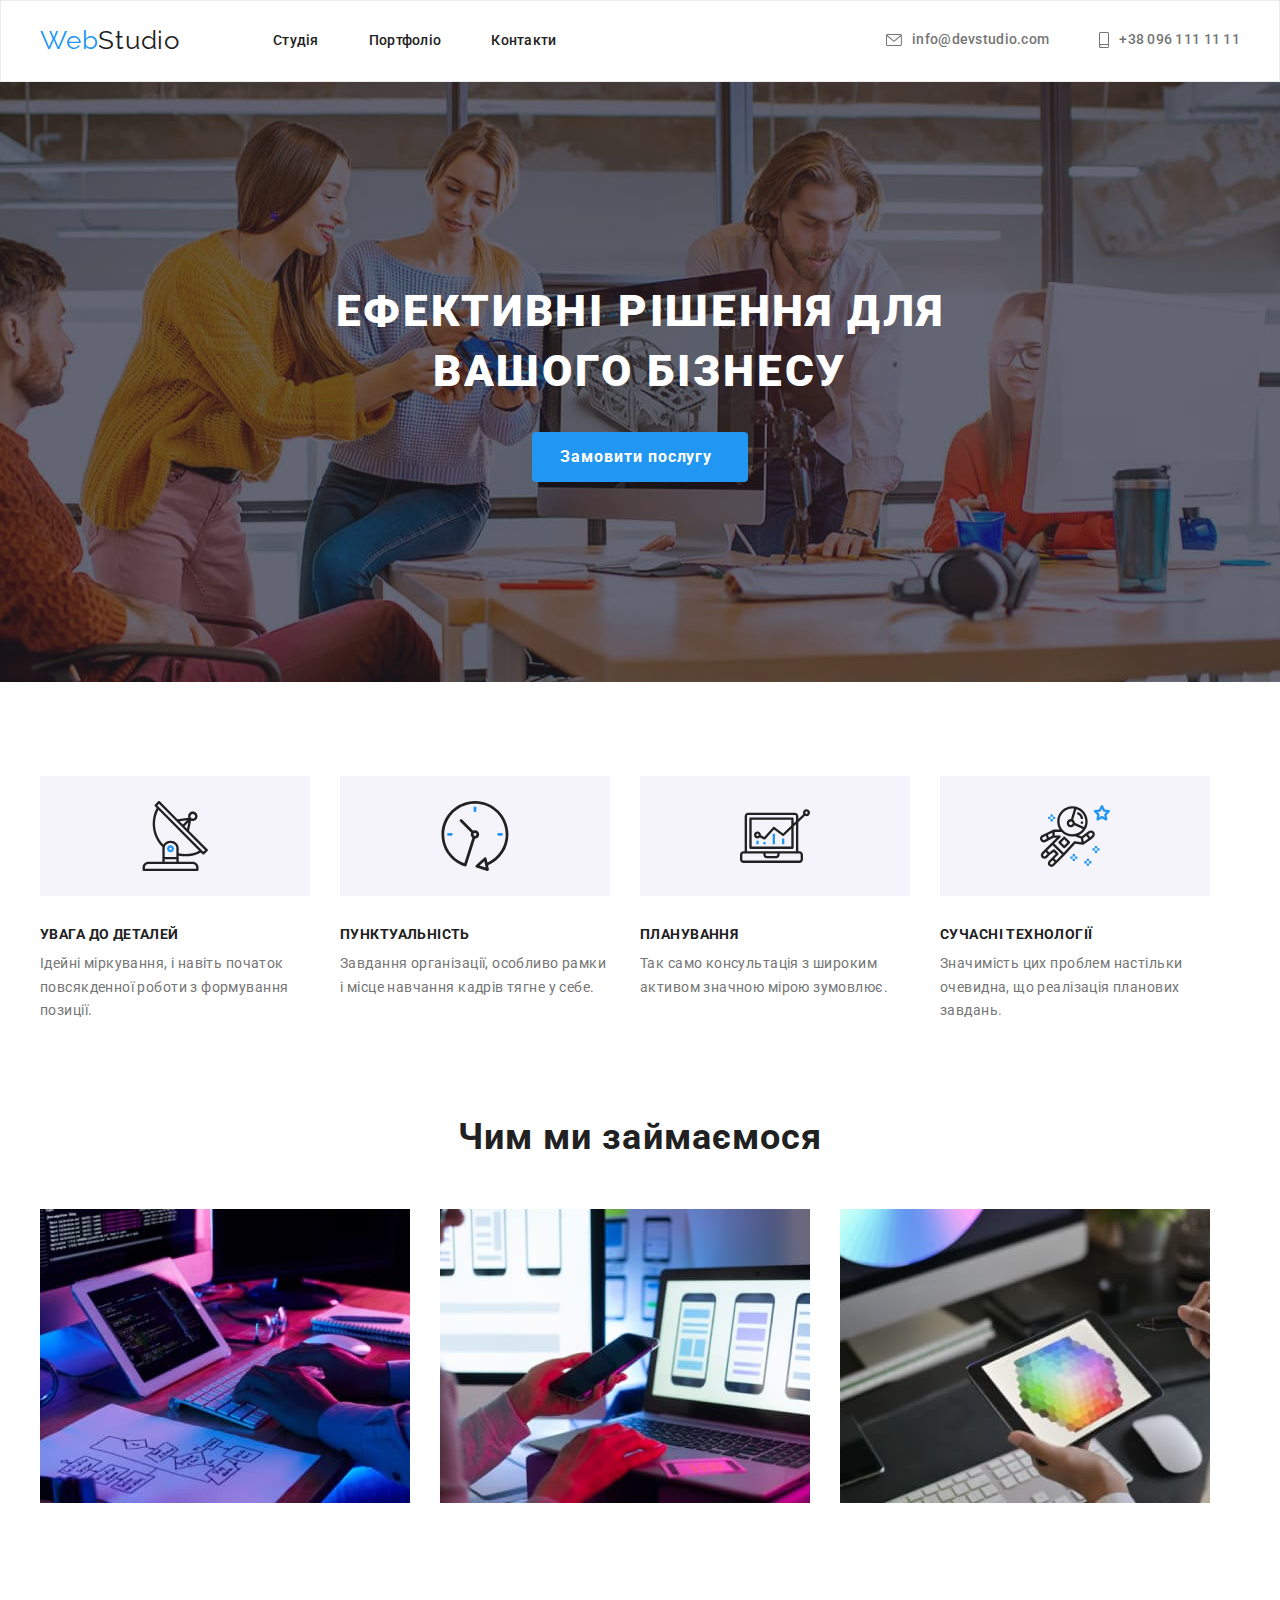
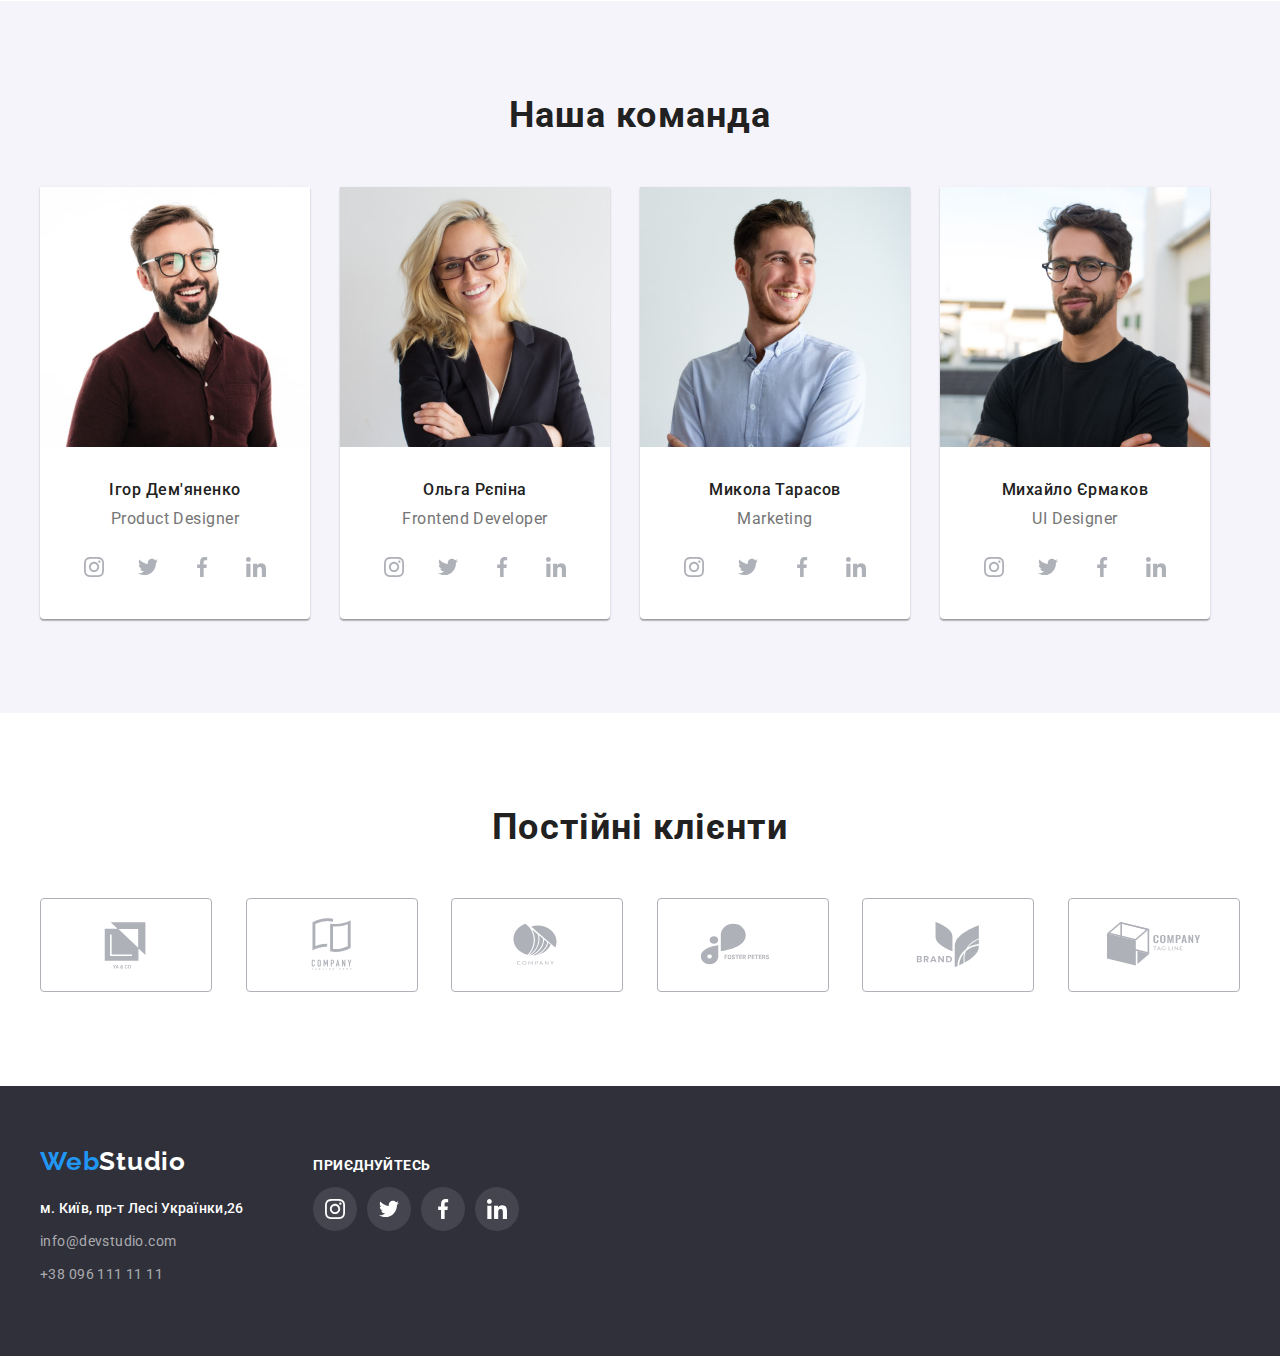
==== index.html @ b4132e51 "копія четвртої" ====
<!DOCTYPE html>
<html lang="uk">
<head>
    <meta charset="UTF-8">
    <meta http-equiv="X-UA-Compatible" content="IE=edge">
    <meta name="viewport" content="width=device-width, initial-scale=1.0">
    <title>Головна</title>
    <link rel="preconnect" href="https://fonts.googleapis.com">
    <link rel="preconnect" href="https://fonts.gstatic.com" crossorigin>
    <link href="https://fonts.googleapis.com/css2?family=Raleway:wght@700&family=Roboto:wght@400;500;700;900&display=swap" rel="stylesheet">
    <link rel="stylesheet" href="https://cdnjs.cloudflare.com/ajax/libs/modern-normalize/1.1.0/modern-normalize.min.css"
        integrity="sha512-wpPYUAdjBVSE4KJnH1VR1HeZfpl1ub8YT/NKx4PuQ5NmX2tKuGu6U/JRp5y+Y8XG2tV+wKQpNHVUX03MfMFn9Q=="
        crossorigin="anonymous" referrerpolicy="no-referrer" />
    <link rel="stylesheet" href="./css/styles.css">
    </head>
<body>
     <!-- Верхня лінія -->
    <header class="header">
        <div class="container header-container">
            <a href="./index.html" class="logo"><span class="accent">Web</span>Studio</a>
            <nav class="navigation">
                <ul class="header-nav">
                    <li>
                        <a class="header-nav-link" href="">Студія</a>
                    </li>
                    <li><a class="header-nav-link" class="header-nav-link" href="./portfolio.html">Портфоліо</a></li>
                    <li>
                        <a class="header-nav-link" href="">Контакти</a>
                    </li>
                </ul>
            </nav>
            <ul class="list header-contact-list">
                <li>
                    
                    <a class="header-contact-link" href="mailto:info@devstudio.com">
                        <svg class="contact-icon" width="16" height="12">
                            <use href="./images/symbol-defs.svg#icon-envelope"></use>
                        </svg>info@devstudio.com</a>
                    
                </li>
                <li>
                    <a class="header-contact-link" href="tel:+380961111111"><svg class="contact-icon" width="10" height="16">
                        <use href="./images/symbol-defs.svg#icon-smartphone"></use>
                    </svg>+38 096 111 11 11</a>
                    
                </li>
            </ul>
        </div>
    
    </header>

    <!-- Шапка-->
    <main>
    
            <section class="hero">
                <div class="container">
            <h1 class="hero-text">Ефективні рішення для вашого бізнесу</h1>
            <button class="hero-btn" type="button">Замовити послугу</button>
        </div>
            </section>
    <!--Особливості-->
    <section class="benefits">
        <!-- <h2>Наші переваги</h2> -->
       
    
        <div class="container">
        <ul class="benefits-list">
            <li>
                <div class="advantages-img-container">
                    <svg width="70" height="70">
                        <use href="./images/symbol-defs.svg#icon-antenna"></use>
                    </svg>
                </div>
                <h3 class="benefits-header">УВАГА ДО ДЕТАЛЕЙ</h3>
                <p class="benefits-text">Ідейні міркування, і навіть початок повсякденної роботи з формування позиції.</p>
            </li>
            <li>
                <div class="advantages-img-container">
                    <svg width="70" height="70">
                        <use href="./images/symbol-defs.svg#icon-clock"></use>
                    </svg>
                </div>
                <h3 class="benefits-header">ПУНКТУАЛЬНІСТЬ</h3>
                <p class="benefits-text">Завдання організації, особливо рамки і місце навчання кадрів тягне у себе.</p>
            </li>
            <li>
                <div class="advantages-img-container">
                    <svg width="70" height="70">
                        <use href="./images/symbol-defs.svg#icon-diagram"></use>
                    </svg>
                </div>
                <h3 class="benefits-header">ПЛАНУВАННЯ</h3>
                <p class="benefits-text">Так само консультація з широким активом значною мірою зумовлює.</p>
            </li>
            <li>
                <div class="advantages-img-container">
                    <svg width="70" height="70">
                        <use href="./images/symbol-defs.svg#icon-astronaut"></use>
                    </svg>
                </div>
                <h3 class="benefits-header">СУЧАСНІ ТЕХНОЛОГІЇ</h3>
                <p class="benefits-text">Значимість цих проблем настільки очевидна, що реалізація планових завдань.</p>
            </li>
        </ul>
        </div>
    </section>
       <!--Коробки-->
    
    <section class="section">
        <div class="container">
        <h2 class="section-header">Чим ми займаємося</h2>
        <ul class="list">
            <li>
                <img src="./images/box-first.jpg" alt="набір на клавіатурі" width="370" height="294">
            </li>
            <li>
                <img src="./images/box-second.jpg" alt="телефон та ноутбук" width="370" height="294">
            </li>
            <li>
                <img src="./images/box-third.jpg" alt="малюнок на планшеті" width="370" height="294">
            </li>
        </ul>
        </div>
    </section>
        <!--Команда-->
    
    <section class="team">
        <div class="container">
        <h2 class="section-header">Наша команда</h2>
        
        <ul class="list">
            <li class="parameters">
                <img src="./images/img.jpg" alt="фото Ігор Дем'яненко" width="270" height="260">
                <div class="name-profession">
                <h3 class="team-name">Ігор Дем'яненко</h3>
                <p class="team-position">Product Designer</p>
                    </div>
               <ul class="social-icon-list">
                <li>
                    <a class="social-icon-link" href="">
                        <svg class="team-social-icon"  width="20" height="20">
                            <use href="./images/symbol-defs.svg#icon-instagram"></use>
                        </svg>
                    </a>
                </li>
                <li>
                    <a class="social-icon-link" href="">
                    <svg class="team-social-icon" width="20" height="20" >
                        <use href="./images/symbol-defs.svg#icon-twitter"></use>
                    </svg>
                </a>
            </li>
                <li>
                    <a class="social-icon-link" href="">
                        <svg class="team-social-icon" width="20" height="20" >
                            <use href="./images/symbol-defs.svg#icon-facebook"></use>
                        </svg>
                    </a>
                </li>
                <li>
                    <a class="social-icon-link" href="">
                        <svg class="team-social-icon" width="20" height="20" >
                            <use href="./images/symbol-defs.svg#icon-linkedin"></use>
                        </svg>
                    </a>
                </li>
               </ul>
            </li>
            <li class="parameters">
                <img src="./images/img-second.jpg" alt="фото Ольга Рєпіна" width="270" height="260">
                <div class="name-profession">
                <h3 class="team-name">Ольга Рєпіна</h3>
                <p class="team-position">Frontend Developer</p>
                </div>
                <ul class="social-icon-list">
                    <li>
                        <a class="social-icon-link" href="">
                            <svg class="team-social-icon" width="20" height="20">
                                <use href="./images/symbol-defs.svg#icon-instagram"></use>
                            </svg>
                        </a>
                    </li>
                    <li>
                        <a class="social-icon-link" href="">
                            <svg class="team-social-icon" width="20" height="20">
                                <use href="./images/symbol-defs.svg#icon-twitter"></use>
                            </svg>
                        </a>
                    </li>
                    <li>
                        <a class="social-icon-link" href="">
                            <svg class="team-social-icon" width="20" height="20">
                                <use href="./images/symbol-defs.svg#icon-facebook"></use>
                            </svg>
                        </a>
                    </li>
                    <li>
                        <a class="social-icon-link" href="">
                            <svg class="team-social-icon" width="20" height="20">
                                <use href="./images/symbol-defs.svg#icon-linkedin"></use>
                            </svg>
                        </a>
                    </li>
                </ul>
            </li>
            <li class="parameters">
                <img src="./images/img-third.jpg" alt="фото Микола Тарасов" width="270" height="260">
                <div class="name-profession">
                <h3 class="team-name">Микола Тарасов</h3>
                <p class="team-position">Marketing</p>
                </div>
                <ul class="social-icon-list">
                    <li>
                        <a class="social-icon-link" href="">
                            <svg class="team-social-icon" width="20" height="20">
                                <use href="./images/symbol-defs.svg#icon-instagram"></use>
                            </svg>
                        </a>
                    </li>
                    <li>
                        <a class="social-icon-link" href="">
                            <svg class="team-social-icon" width="20" height="20">
                                <use href="./images/symbol-defs.svg#icon-twitter"></use>
                            </svg>
                        </a>
                    </li>
                    <li>
                        <a class="social-icon-link" href="">
                            <svg class="team-social-icon" width="20" height="20">
                                <use href="./images/symbol-defs.svg#icon-facebook"></use>
                            </svg>
                        </a>
                    </li>
                    <li>
                        <a class="social-icon-link" href="">
                            <svg class="team-social-icon" width="20" height="20">
                                <use href="./images/symbol-defs.svg#icon-linkedin"></use>
                            </svg>
                        </a>
                    </li>
                </ul>
            </li>
            <li class="parameters">
                <img src="./images/img-fourth.jpg" alt="фото Михайло Єрмаков" width="270" height="260">
                <div class="name-profession">
                <h3 class="team-name">Михайло Єрмаков</h3>
                <p class="team-position">UI Designer</p>
                </div>
                <ul class="social-icon-list">
                    <li>
                        <a class="social-icon-link" href="">
                            <svg class="team-social-icon" width="20" height="20">
                                <use href="./images/symbol-defs.svg#icon-instagram"></use>
                            </svg>
                        </a>
                    </li>
                    <li>
                        <a class="social-icon-link" href="">
                            <svg class="team-social-icon" width="20" height="20">
                                <use href="./images/symbol-defs.svg#icon-twitter"></use>
                            </svg>
                        </a>
                    </li>
                    <li>
                        <a class="social-icon-link" href="">
                            <svg class="team-social-icon" width="20" height="20">
                                <use href="./images/symbol-defs.svg#icon-facebook"></use>
                            </svg>
                        </a>
                    </li>
                    <li>
                        <a class="social-icon-link" href="">
                            <svg class="team-social-icon" width="20" height="20">
                                <use href="./images/symbol-defs.svg#icon-linkedin"></use>
                            </svg>
                        </a>
                    </li>
                </ul>
            </li>
        </ul>
        </div>
       </section>
        <section class="regular-customers container">
                <h2 class="section-header">Постійні клієнти</h2>
                
                    <ul class="customers-list">
                        <li>
                            <a class="list-regular" href="#">
                                <svg class="customer-icon" width="106" height="60">
                                    <use href="./images/symbol-defs.svg#icon-logo-six"></use>
                                </svg>
                            </a>
                        </li>
                        <li>
                            <a class="list-regular" href="#">
                                <svg class="customer-icon" width="106" height="60">
                                    <use href="./images/symbol-defs.svg#icon-logo-five"></use>
                                </svg>
                            </a>
                        </li>
                        <li>
                            <a class="list-regular" href="#">
                                <svg class="customer-icon" width="106" height="60">
                                    <use href="./images/symbol-defs.svg#icon-logo-four"></use>
                                </svg>
                            </a>
                        </li>
                        <li>
                            <a class="list-regular" href="#">
                                <svg class="customer-icon" width="106" height="60">
                                    <use href="./images/symbol-defs.svg#icon-logo-three"></use>
                                </svg>
                            </a>
                        </li>
                        <li>
                            <a class="list-regular" href="#">
                                <svg class="customer-icon" width="106" height="60">
                                    <use href="./images/symbol-defs.svg#icon-logo-one"></use>
                                </svg>
                            </a>
                        </li>
                        <li>
                            <a class="list-regular" href="#">
                                <svg class="customer-icon" width="106" height="60">
                                    <use href="./images/symbol-defs.svg#icon-logo"></use>
                                </svg>
                            </a>
                        </li>
                    </ul>
                
                
            
        </section>
     </main>
    <!-- Футер -->
    <footer class="footer">
        <div class="container footer-container">
            <div class="logo-address">
        <a class="footer-logo" href="./index.html"><span class="accent">Web</span>Studio</a>
        
            <address class="address">
                <ul >
                    <li class="address-footer">
                    <a class="header-nav-link" href="ссылка google map" target="_blank" rel="noopener noreferrer">м. Київ, пр-т Лесі Українки,26 </a>
                    </li>
                    <li class="address-footer">
                    <a class="header-contact-link" href="mailto:info@devstudio.com">info@devstudio.com</a>
                    </li>
                    <li class="address-footer">
                        <a class="header-contact-link" href="tel:380961111111">+38 096 111 11 11</a>
                    </li>
                </ul>
            </address>
            </div>
            <div>
                <h3 class="title-footer">приєднуйтесь</h3>
                <ul class="social-footer-list">
                    <li>
                        <a class="social-footer-link" href="">
                            <svg class="team-footer-icon" width="20" height="20">
                                <use href="./images/symbol-defs.svg#icon-instagram"></use>
                            </svg>
                        </a>
                    </li>
                    <li>
                        <a class="social-footer-link" href="">
                            <svg class="team-footer-icon" width="20" height="20">
                                <use href="./images/symbol-defs.svg#icon-twitter"></use>
                            </svg>
                        </a>
                    </li>
                    <li>
                        <a class="social-footer-link" href="">
                            <svg class="team-footer-icon" width="20" height="20">
                                <use href="./images/symbol-defs.svg#icon-facebook"></use>
                            </svg>
                        </a>
                    </li>
                    <li>
                        <a class="social-footer-link" href="">
                            <svg class="team-footer-icon" width="20" height="20">
                                <use href="./images/symbol-defs.svg#icon-linkedin"></use>
                            </svg>
                        </a>
                    </li>
                </ul>
                </li>
                </ul>
            </div>
            
        </div>
    </footer>
    </body>
    </html>
---- css/styles.css ----
:root {
    --color-accent:#2196F3;
    --color-white: #FFFFFF;
    --color-main-dark: #212121;
    --color-dark-black:#2F303A;
    --color-accent-black: #000000;
    --color-light-gray: #F5F4FA;
    --color-feature:#757575;
}

*, ::after, ::before {
    margin: 0;
    padding: 0;
    /* box-sizing: border-box; */
}

/* h1,
h2,
h3,
h4,
h5,
h6,
p {
    margin: 0;
} */

ul {
list-style: none;
}



body {
    font-family: 'Roboto', sans-serif;
    color: var(--color-main-dark);
    }  

button {
    cursor: pointer;
            font-size: 16px;
            line-height: 1.62;
            text-align: center;
            letter-spacing: 0.03em;
}


 .accent{
    color: var(--color-accent);
 }

.header {
    border: 1px solid #ECECEC;
}

.header-container {
    display: flex;
    align-items: center;
    
}

 .header a, 
  footer a {
    text-decoration: none;
    color: inherit;

 }

 .header a {
    padding-top: 24px;
    padding-bottom: 25px;
    display: block;
    
 }

.header-nav-link{
       
        font-weight: 500;
        font-size: 14px;
        line-height: 1.71;
        letter-spacing: 0.02em;
        text-decoration: none;
       
}

.list {

display: flex;
flex-wrap: wrap;
gap: 30px;

}

.header-contact-list {
    
column-gap: 50px;
margin-left: auto;


}

.container {
    width: 1200px;
    padding-left: 15px;
    padding-right: 15px;
    /* outline: 2px solid red; */
    margin: 0 auto;
    
}

.logo {
font-family: Raleway;
font-size: 26px;
    line-height: 1.19;
    letter-spacing: 0.03em;
    margin-right: 93px;

}



.header-nav{
list-style: none;
display: flex;
column-gap: 50px;

}

.header .header-contact-link {
    
       align-items: center;
        display: flex;
        font-weight: 500;
        font-size: 14px;
        line-height: 1.14;
        letter-spacing: 0.02em;
        color: var(--color-feature);
        
        

}
.header-nav-link:hover,
.header-nav-link:focus,
.header-contact-link:hover,
.header-contact-link:focus{
        
    color: var(--color-accent);
   
}

.header-contact-link {
    
        font-size: 14px;
        line-height: 1.71;
        letter-spacing: 0.03em;
     color: rgba(255, 255, 255, 0.6);
    
     
}

.hero {
   max-width: 1600px;
   margin: 0 auto;
    
    background-repeat: no-repeat;
    background-position: center;
    background-image: linear-gradient(to bottom,rgba(47, 48, 58, 0.4),
    rgba(47, 48, 58, 0.4)),url(../images/img-overlay.jpg);
    
    background-color: var(--color-dark-black);
    padding-top: 200px;
    padding-bottom: 200px;
}

.hero-text {
    max-width: 696px;
    margin: 0 auto;
    margin-bottom: 30px;
    font-weight: 900;
    font-size: 44px;
    line-height: 1.36;
    text-align: center;
    letter-spacing: 0.06em;
    text-transform: uppercase;
    color: #FFFFFF;

}

.hero-btn{
    min-width: 216px; ;
    height: 50px; ;
    display: flex;
    align-items: center;
    margin: 0 auto;
    font-family: 'Roboto';
    font-style: normal;
    font-weight: 700;
    padding: 10px 28px;
    border: none;
    border-radius: 4px;
    font-size: 16px;
    line-height: 1.875;
    letter-spacing: 0.06em;
    color: var(--color-white);
    background-color: var(--color-accent);
}

.benefits{
    padding: 94px 0;
}

.advantages-img-container {
    display: flex; 
    align-items: center;
    justify-content: center;
    margin-bottom: 30px;
    width: 270px;
     height: 120px;
    background-color: var(--color-light-gray) ;

}

.benefits-list {
    display: flex;
    column-gap: 30px;
   
   
}

.benefits-header {
margin-bottom: 10px;
    font-size: 14px;
    line-height: 1.1428;
    letter-spacing: 0.03em;
    text-transform: uppercase;
    color: var(--color-main-dark);
}


.benefits-text {
    max-width: 270px;
    max-height: 98px;
    font-size: 14px;
    line-height: 1.71;
    letter-spacing: 0.03em;
    color: var(--color-feature)
   }

   .section {
    padding-bottom: 94px;
   }

.section-header {
   margin-bottom: 50px;
       font-size: 36px;
        line-height: 1.16;
        text-align: center;
        letter-spacing: 0.03em;
        
}

.team {
    padding-top: 94px;
    padding-bottom: 94px;
    background-color: var(--color-light-gray) ;
}

.name-profession {
padding-top: 30px;
padding-bottom: 16px;
}

.parameters {
    padding-bottom: 30px;
   background-color: var(--color-white);
box-shadow: 0px 1px 3px rgba(0, 0, 0, 0.12), 0px 1px 1px rgba(0, 0, 0, 0.14), 0px 2px 1px rgba(0, 0, 0, 0.2);
    border-radius: 0px 0px 4px 4px;
}



.team-name {
   margin-bottom: 10px;
    font-weight: 500;
        font-size: 16px;
        line-height: 1.18;
        letter-spacing: 0.03em;
        text-align: center;
    
}
.team-position {
       
        font-size: 16px;
        line-height: 1.18;
        letter-spacing: 0.03em;
        text-align: center;
        color: var(--color-feature);
}



.social-icon-list {
    display: flex;
    justify-content: center;
    column-gap: 10px;
    

}


.social-icon-link {
    display: block;
    display: flex;
    align-items: center;
    justify-content: center;
    background-color: transparent;
    width: 44px;
    height: 44px;
    border-radius: 50%;
    cursor: pointer;
    
}

.social-icon-link:hover,
 .social-icon-link:focus {
    background-color: var(--color-accent);
    
}

.social-icon-link:hover .team-social-icon,
.social-icon-link:focus .team-social-icon
 {
    fill: var(--color-white);
}

.team-social-icon {
fill: #AFB1B8;
}



.footer {
    padding-top: 60px;
    padding-bottom: 60px;
    background-color: var(--color-dark-black);
    color: rgba(255, 255, 255, 0.6);
    
}

.footer-container {
    display: flex;
    align-items: baseline;
}

.logo-address {
    margin-right: 70px;
}


.footer-logo {
    display: block;
    font-family: 'Raleway';
        font-style: normal;
        padding-bottom: 20px;
       font-weight: 700;
        font-size: 26px;
        line-height: 1.19;
        letter-spacing: 0.03em;
        color: var(--color-white);
   
}
.address {
    font-weight: 400;
        font-style: normal;
        font-size: 14px;
        line-height: 1.71;
        letter-spacing: 0.03em;
        color: var(--color-white);
}

.address-footer {
    margin-bottom: 9px;
}

.title-footer {
    font-family: 'Roboto';
        font-style: normal;
        font-weight: 700;
        font-size: 14px;
            line-height: 1.14px;
            letter-spacing: 0.03em;
            text-transform: uppercase;
        color: var(--color-white);

}

.footer-list > li:not(:last-child) {
margin-bottom: 9px;
}

.filters {
padding: 94px 0;

}




.list-portfolio {
    margin-bottom: 50px;
    column-gap: 8px;
    display: block;
    display: flex;
    justify-content: center;
    align-items: center;
         
}



.varieties:hover,
.varieties:focus {
    box-shadow: 0px 1px 1px rgba(0, 0, 0, 0.12),
     0px 4px 4px rgba(0, 0, 0, 0.06), 
     1px 4px 6px rgba(0, 0, 0, 0.16);
}

.portfolio-link {
    text-decoration: none;
}

.filters-btn {
    font-family: 'Roboto';
        font-style: normal;
        padding: 6px 22px;
        font-weight: 500;
        font-size: 16px;
        line-height: 1.62;
        letter-spacing: 0.03em;
        text-align: center;
    color: var(--color-main-dark);
    font-family: inherit;
    border: none;
    border-radius: 4px;
        height: 38px;
        left: 957px;
        top: 174px;
       
    background-color: var(--color-light-gray);
    
     }

         .filters-btn:hover,
         .filters-btn:focus {
             background-color: var(--color-accent);
             color: var(--color-white);
             box-shadow: 0px 3px 1px rgba(0, 0, 0, 0.1),
                 0px 1px 2px rgba(0, 0, 0, 0.08),
                 0px 2px 2px rgba(0, 0, 0, 0.12);
    
         }
        
  
  .varieties {
        display: block;
        width: 370px;
        background-color: var(--color-white);
        border: 1px solid #EEEEEE;
        
  }
  
  .name-description {
    padding: 20px 24px 20px 24px;
   
  }

.options-name {
    
    font-weight: 700;
        font-size: 18px;
        line-height: 2;
        letter-spacing: 0.06em;
        color: var(--color-main-dark);
}

.options-addition {
    font-size: 16px;
    line-height: 1.88;
    letter-spacing: 0.03em;
    color: var(--color-feature);
    
}
   
.contact-icon {
    margin-right: 10px;
   align-items: center;
fill: currentcolor;

   }

.regular-customers {
    padding: 94px 0;
    
}


.customers-list {
    display: flex;
    column-gap: 30px;
    align-items: center;
        justify-content: space-between;
    }

.list-regular {
    border: 1px solid #AFB1B8;
    border-radius: 4px;
   
    
   
}

.list-regular > a {
    display: block;

}


.list-regular {
    display: flex;
    align-items: center;
        justify-content: center;
        width: 170px;
        height: 92px;
        cursor: pointer;
        border: 1px solid #AFB1B8;
        border-radius: 4px;
       
}

.list-regular:hover, 
.list-regular:focus {
border-color: var(--color-accent);
}

.list-regular:hover .customer-icon,
.list-regular:focus .customer-icon {
fill: var(--color-accent);
}

.customer-icon {
    fill: #AFB1B8;
}

   .social-footer-list {
       display: flex;
       justify-content: center;
       column-gap: 10px;
       margin-top: 20px;

   }


   .social-footer-link {
       display: block;
       display: flex;
       align-items: center;
       justify-content: center;
       background-color: rgba(255, 255, 255, 0.1);
       width: 44px;
       height: 44px;
       border-radius: 50%;
       cursor: pointer;
   }

   .social-footer-link:hover,
   .social-footer-link:focus {
       background-color: var(--color-accent);

   }

   .social-footer-link:hover .team-footer-icon,
   .social-footer-link:focus .team-footer-icon {
       fill: var(--color-white);
   }

   .team-footer-icon {
       fill: #FFFFFF;
   }
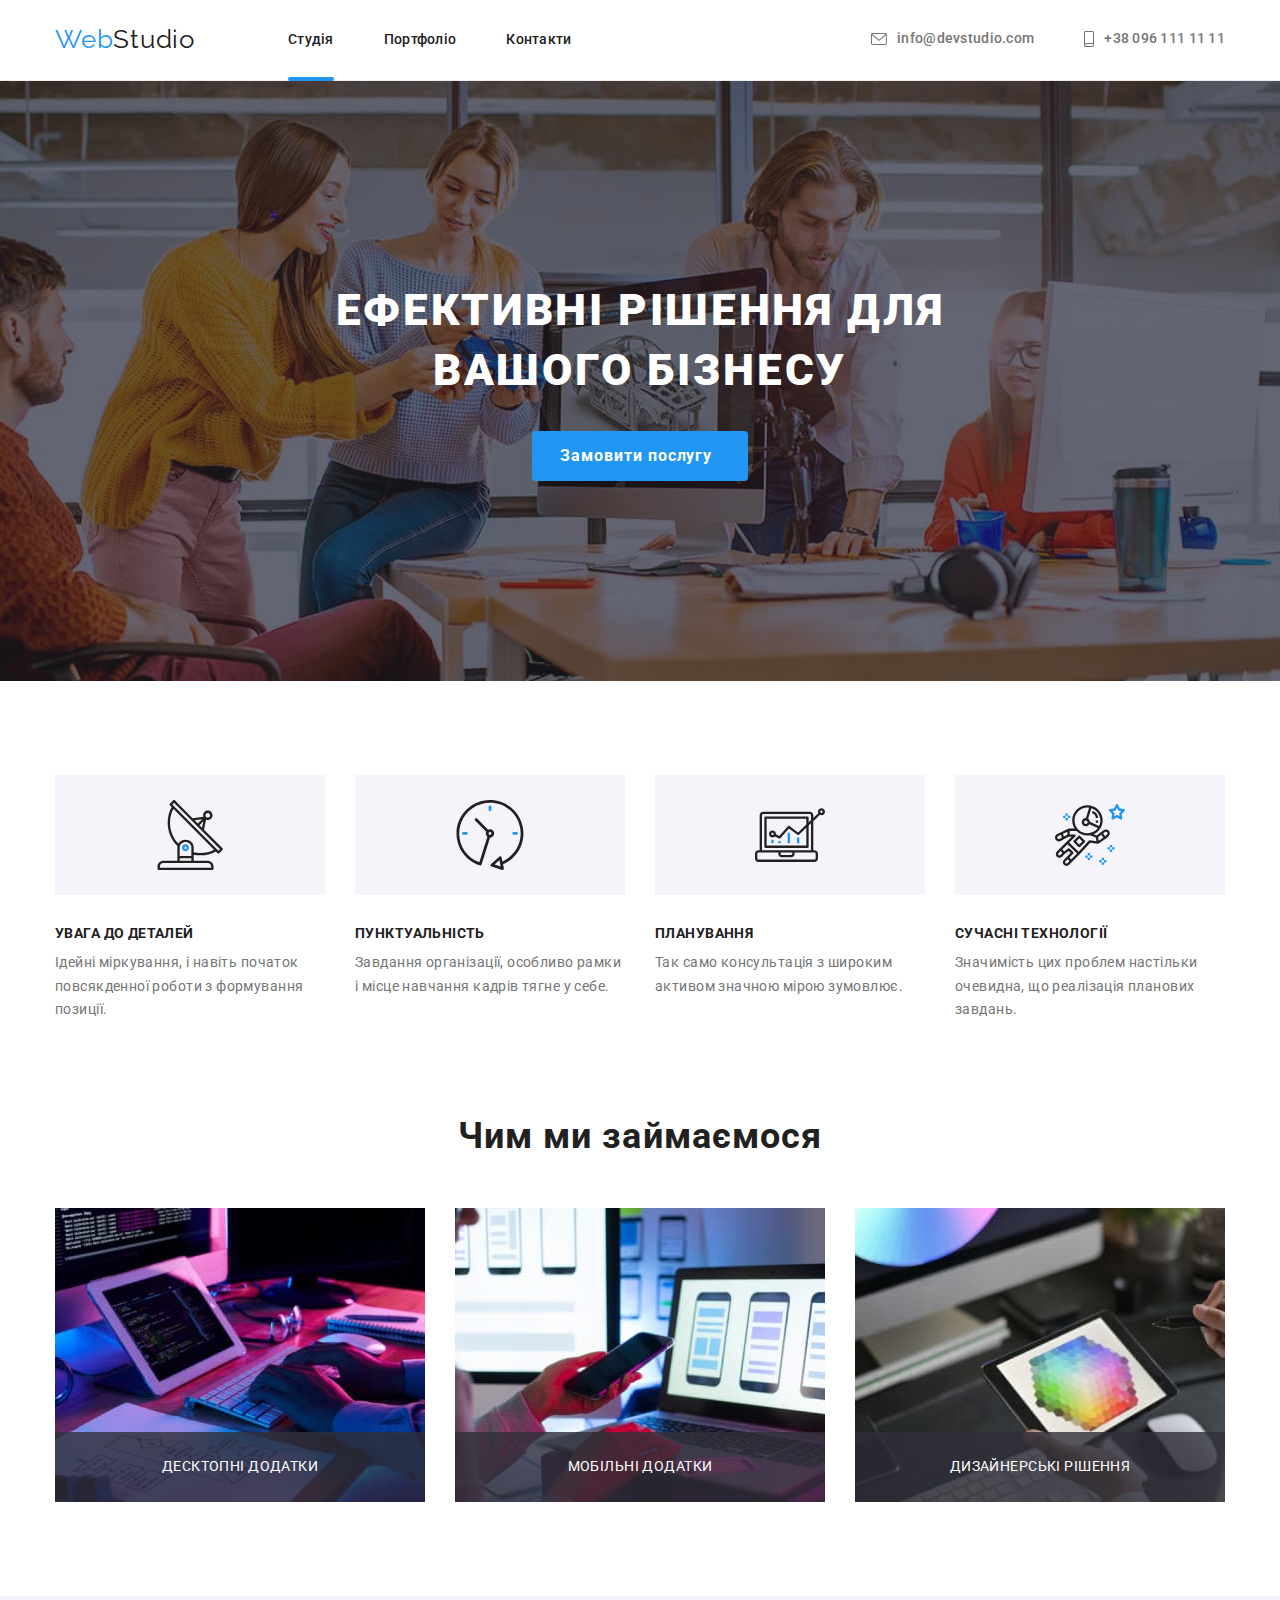
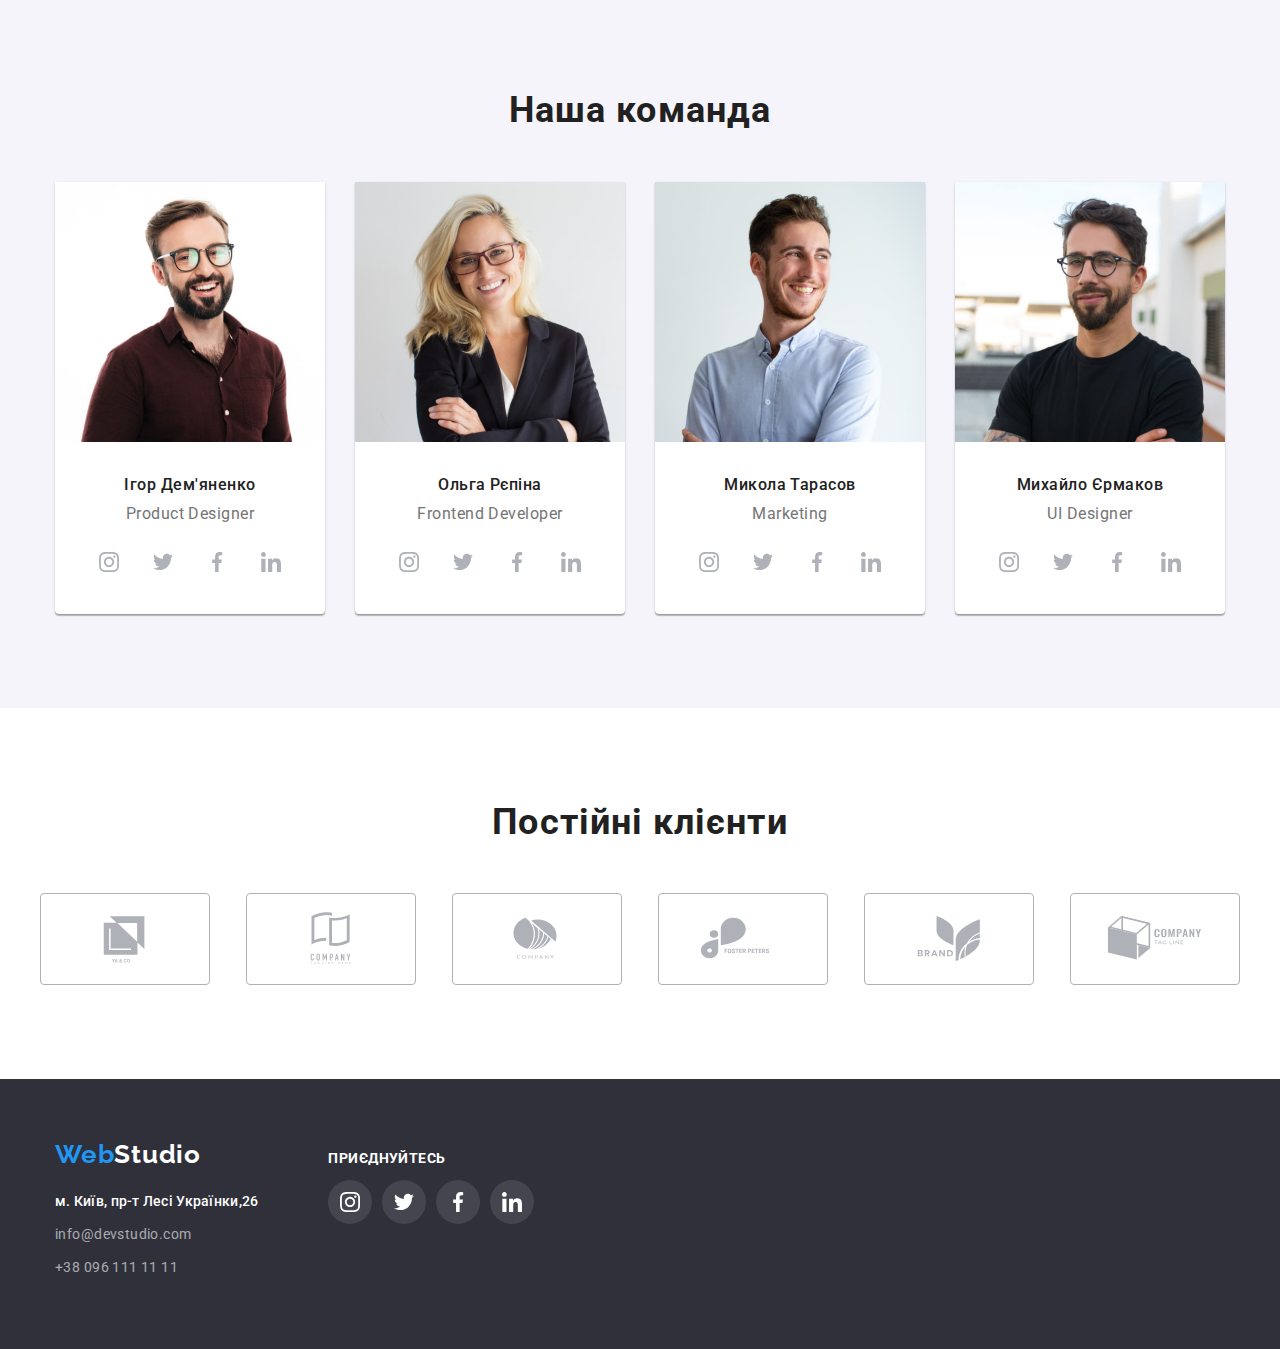
==== commit 82432ab4: "оформлення та модальне вікно" ====
--- a/index.html
+++ b/index.html
@@ -21,7 +21,7 @@
             <nav class="navigation">
                 <ul class="header-nav">
                     <li>
-                        <a class="header-nav-link" href="">Студія</a>
+                        <a class="header-nav-link active" href="./index.html">Студія</a>
                     </li>
                     <li><a class="header-nav-link" class="header-nav-link" href="./portfolio.html">Портфоліо</a></li>
                     <li>
@@ -55,7 +55,8 @@
             <section class="hero">
                 <div class="container">
             <h1 class="hero-text">Ефективні рішення для вашого бізнесу</h1>
-            <button class="hero-btn" type="button">Замовити послугу</button>
+            <button  class="hero-btn" type="button" data-modal-open >Замовити послугу</button>
+            
         </div>
             </section>
     <!--Особливості-->
@@ -110,14 +111,24 @@
         <div class="container">
         <h2 class="section-header">Чим ми займаємося</h2>
         <ul class="list">
-            <li>
-                <img src="./images/box-first.jpg" alt="набір на клавіатурі" width="370" height="294">
-            </li>
-            <li>
-                <img src="./images/box-second.jpg" alt="телефон та ноутбук" width="370" height="294">
-            </li>
-            <li>
-                <img src="./images/box-third.jpg" alt="малюнок на планшеті" width="370" height="294">
+
+            <li class="our-business-item">
+            <img class="work-img-img" src="./images/box-first.jpg" alt="набір на клавіатурі" width="370" height="294">
+                <div class="work-label">
+                    <p class="work-label-text">Десктопні додатки</p>
+                </div>
+            </li>
+            <li class="our-business-item">
+                <img class="work-img-img" src="./images/box-second.jpg" alt="телефон та ноутбук" width="370" height="294">
+                <div class="work-label">
+                    <p class="work-label-text">Мобільні додатки</p>
+                </div>
+            </li>
+            <li class="our-business-item">
+                <img class="work-img-img" src="./images/box-third.jpg" alt="малюнок на планшеті" width="370" height="294">
+                <div class="work-label">
+                    <p class="work-label-text">Дизайнерські рішення</p>
+                </div>
             </li>
         </ul>
         </div>
@@ -387,9 +398,19 @@
                 </li>
                 </ul>
             </div>
+            <div class="backdrop is-hidden" data-modal>
+                <div class="modal">
+                    <button type="button" class="modal-close" data-modal-close>
+                        <svg class="modal-close-icon" width="18" height="18">
+                            <use href="./images/symbol-defs.svg#icon-close"></use>
+                        </svg>
+                    </button>
+            </div>
             
+            </div>
         </div>
     </footer>
+    <script src="./js/modal.js"></script>
     </body>
     </html>
         
--- a/css/styles.css
+++ b/css/styles.css
@@ -6,15 +6,16 @@
     --color-accent-black: #000000;
     --color-light-gray: #F5F4FA;
     --color-feature:#757575;
+    --transition-properties: 250ms cubic-bezier(0.4, 0, 0.2, 1);
 }
 
 *, ::after, ::before {
     margin: 0;
     padding: 0;
-    /* box-sizing: border-box; */
-}
-
-/* h1,
+    box-sizing: border-box;
+}
+
+h1,
 h2,
 h3,
 h4,
@@ -22,7 +23,7 @@
 h6,
 p {
     margin: 0;
-} */
+}
 
 ul {
 list-style: none;
@@ -49,7 +50,8 @@
  }
 
 .header {
-    border: 1px solid #ECECEC;
+    border-bottom: 1px solid #ECECEC;
+    
 }
 
 .header-container {
@@ -73,14 +75,31 @@
  }
 
 .header-nav-link{
-       
+       position: relative;
         font-weight: 500;
         font-size: 14px;
         line-height: 1.71;
         letter-spacing: 0.02em;
         text-decoration: none;
+       transition: color var(--transition-properties); 
        
-}
+            
+}
+
+.header-nav-link.active::after {
+    position: absolute;
+    content: "";
+    width: 100%;
+    height: 4px;
+    bottom: -5px;
+    left: 0;
+    background-color: var(--color-accent);
+    border-radius: 2px;
+    
+    
+}
+
+
 
 .list {
 
@@ -125,8 +144,11 @@
 
 }
 
+.header-contact-link {
+    transition: color var(--transition-properties);
+}
+
 .header .header-contact-link {
-    
        align-items: center;
         display: flex;
         font-weight: 500;
@@ -134,18 +156,17 @@
         line-height: 1.14;
         letter-spacing: 0.02em;
         color: var(--color-feature);
-        
-        
-
-}
+    
+}
+
 .header-nav-link:hover,
 .header-nav-link:focus,
 .header-contact-link:hover,
 .header-contact-link:focus{
-        
-    color: var(--color-accent);
-   
-}
+        color: var(--color-accent);
+ 
+}
+
 
 .header-contact-link {
     
@@ -154,8 +175,8 @@
         letter-spacing: 0.03em;
      color: rgba(255, 255, 255, 0.6);
     
-     
-}
+ }
+
 
 .hero {
    max-width: 1600px;
@@ -204,6 +225,46 @@
     background-color: var(--color-accent);
 }
 
+.backdrop {
+    position: fixed;
+    top: 0;
+    left: 0;
+    width: 100%;
+    height: 100%;
+    background-color:rgba(0, 0, 0, 0.2);
+    transition: opacity 300ms linear, visibility 300ms linear;
+}
+.modal {
+width: 528px;
+min-height: 581px;
+background-color: var(--color-white);
+border-radius: 4px;
+position: absolute;
+top: 50%;
+left: 50%;
+transform: translate(-50%, 50%) scale(1);
+transition: transform 300ms linear;
+}
+
+.backdrop.is-hidden .modal {
+transform: translate(-50%, 50%) scale(0);
+}
+
+
+.modal-close {
+    position: absolute;
+    right: 8px;
+    top: 8px;
+    width: 30px;
+    height: 30px;
+    border: 1px solid rgba(0, 0, 0, 0.1);
+   border-radius: 50%;
+   display: flex;
+   align-items: center;
+   justify-content: center;
+   background-color: transparent;
+}
+
 .benefits{
     padding: 94px 0;
 }
@@ -258,6 +319,38 @@
         
 }
 
+.our-business-item {
+position: relative;
+}
+
+.work-label {
+position: absolute;
+width: 100%;
+    height: 70px;
+    left: 0;
+    bottom: 0;
+    display: flex;
+    justify-content: center;
+    align-items: center;
+    background-color: rgba(47, 48, 58, 0.8);
+}
+
+.work-label-text {
+    font-size: 14px;
+    line-height: 1.14;
+    text-align: center;
+    letter-spacing: 0.03em;
+    text-transform: uppercase;
+    color: var(--color-white);
+}
+
+.work-img-img {
+        display: block;
+        max-width: 100%;
+        height: auto;
+        mix-blend-mode: normal;
+}
+
 .team {
     padding-top: 94px;
     padding-bottom: 94px;
@@ -317,12 +410,13 @@
     height: 44px;
     border-radius: 50%;
     cursor: pointer;
-    
+    transition: background-color var(--transition-properties);
 }
 
 .social-icon-link:hover,
  .social-icon-link:focus {
     background-color: var(--color-accent);
+
     
 }
 
@@ -334,6 +428,7 @@
 
 .team-social-icon {
 fill: #AFB1B8;
+transition: fill var(--transition-properties);
 }
 
 
@@ -427,6 +522,8 @@
 .portfolio-link {
     text-decoration: none;
 }
+
+
 
 .filters-btn {
     font-family: 'Roboto';
@@ -444,8 +541,10 @@
         height: 38px;
         left: 957px;
         top: 174px;
-       
-    background-color: var(--color-light-gray);
+       background-color: var(--color-light-gray);
+       transition: background-color var(--transition-properties), 
+       color var(--transition-properties),
+        box-shadow var(--transition-properties);
     
      }
 
@@ -465,8 +564,34 @@
         width: 370px;
         background-color: var(--color-white);
         border: 1px solid #EEEEEE;
+        transition: box-shadow var(--transition-properties);
         
   }
+
+.varieties:hover .portfolio-link-text {
+    transform: translateY(0);
+}
+
+
+.portfolio-link-text {
+    position: absolute;
+    top:0;
+    background-color: rgba(33, 150, 243, 0.9);
+    color: var(--color-white);
+    font-weight: 400;
+        font-size: 18px;
+        line-height: 1.56;
+        padding: 64px 24px;
+        height: 100%;
+        transform: translateY(100%);
+        transition: transform 250ms linear;
+        overflow: auto;
+}
+
+.portfolio-top-wrap {
+position: relative;
+overflow: hidden;
+}
   
   .name-description {
     padding: 20px 24px 20px 24px;
@@ -533,7 +658,7 @@
         cursor: pointer;
         border: 1px solid #AFB1B8;
         border-radius: 4px;
-       
+       transition: border-color var(--transition-properties);
 }
 
 .list-regular:hover, 
@@ -548,6 +673,7 @@
 
 .customer-icon {
     fill: #AFB1B8;
+    transition: fill var(--transition-properties);
 }
 
    .social-footer-list {
@@ -555,6 +681,7 @@
        justify-content: center;
        column-gap: 10px;
        margin-top: 20px;
+       
 
    }
 
@@ -569,12 +696,14 @@
        height: 44px;
        border-radius: 50%;
        cursor: pointer;
+       transition: background-color var(--transition-properties);
    }
 
    .social-footer-link:hover,
    .social-footer-link:focus {
        background-color: var(--color-accent);
 
+
    }
 
    .social-footer-link:hover .team-footer-icon,
@@ -586,3 +715,8 @@
        fill: #FFFFFF;
    }
 
+   .is-hidden {
+    opacity: 0;
+    visibility: hidden;
+    pointer-events: none;
+   }
